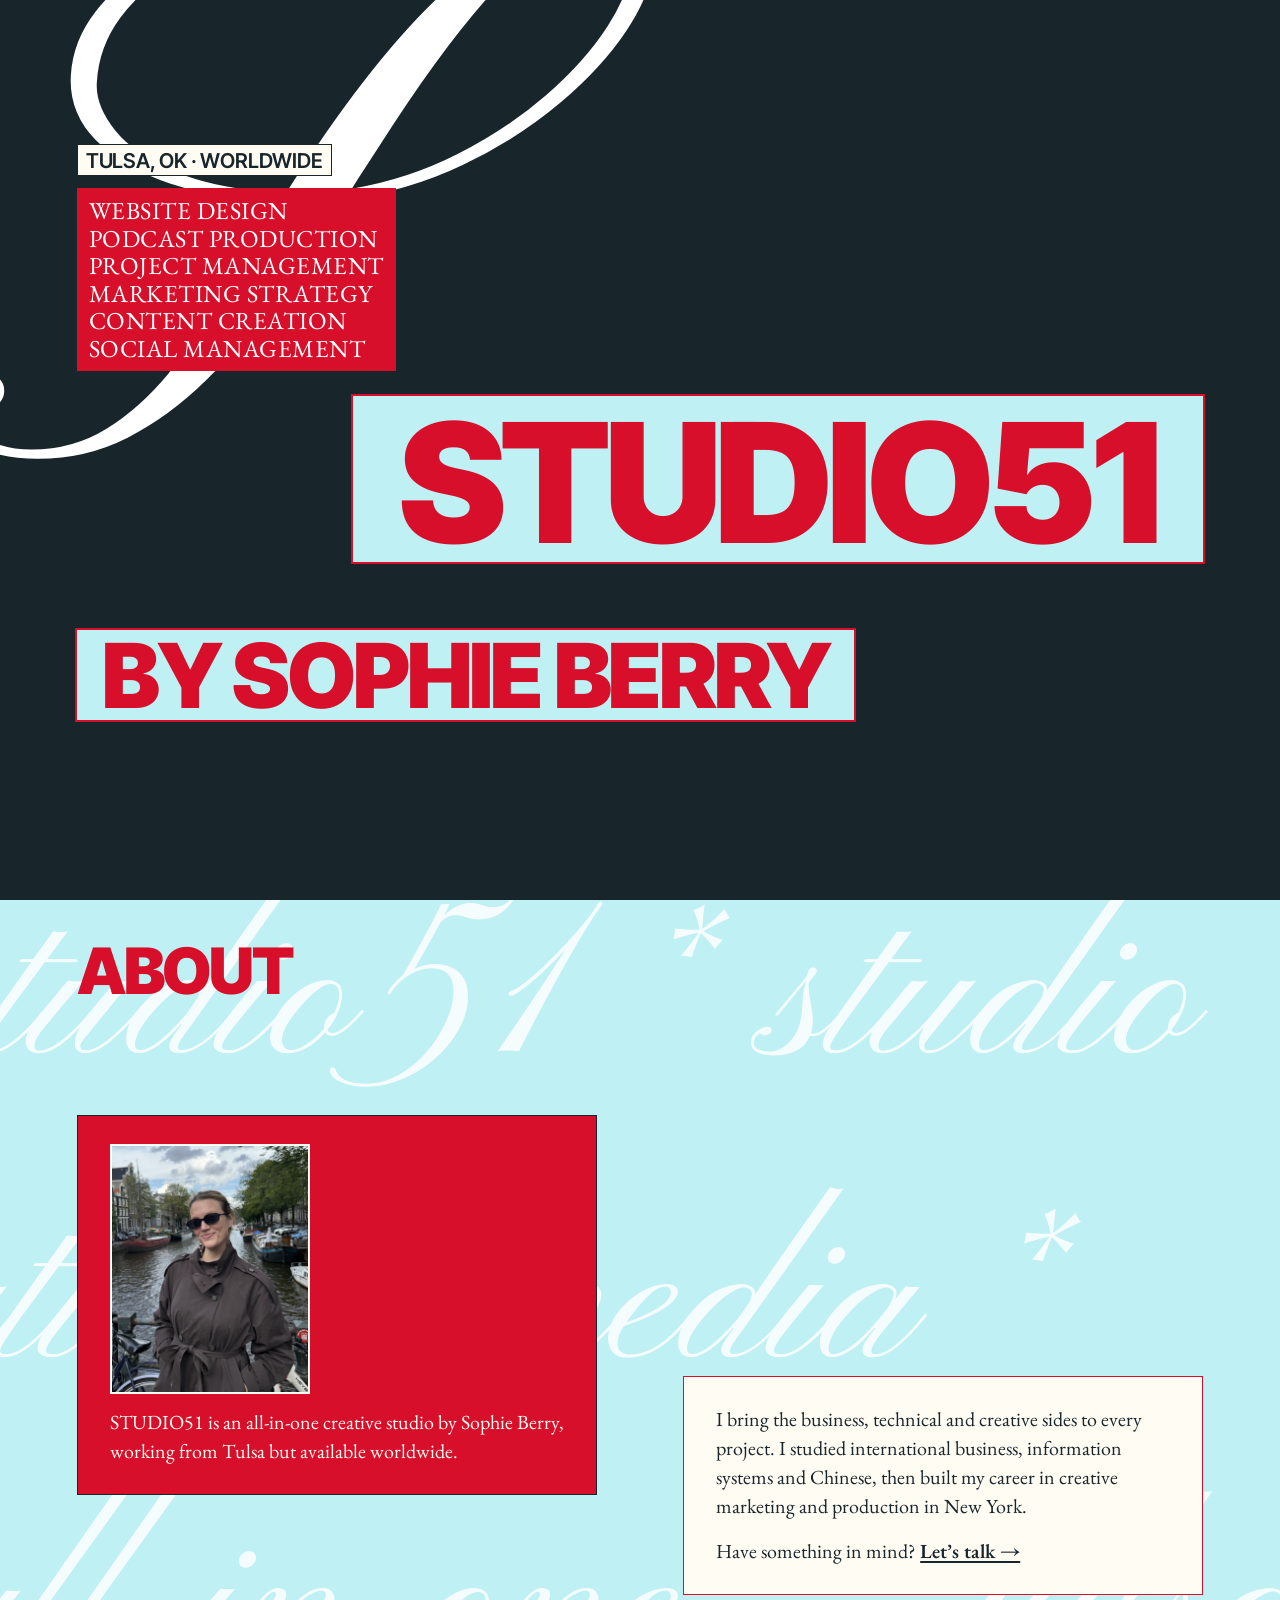
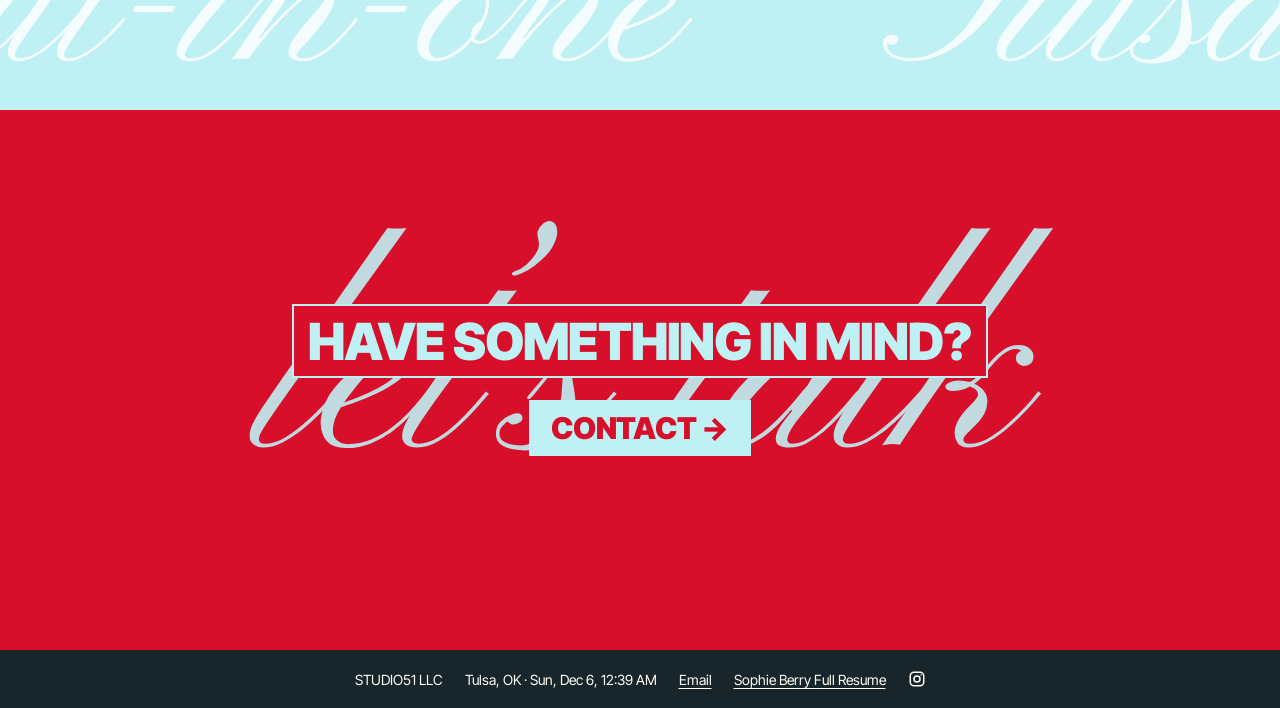
==== index.html @ d3819973 "Phones: more room above the Services title Co-Authored-By: Claude Opus 5.5 <noreply@anthropic.com> C" ====
<!doctype html>
<html lang="en">
<head>
<meta charset="utf-8">
<meta name="viewport" content="width=device-width, initial-scale=1, viewport-fit=cover">
<meta name="description" content="STUDIO51 is a creative studio by Sophie Berry: marketing strategy, website design, content creation, podcast production, social management and project management. Tulsa, Oklahoma.">
<title>STUDIO51</title>
<link rel="icon" href="favicon.ico" sizes="any">
<link rel="icon" type="image/png" href="favicon.png">
<link rel="apple-touch-icon" href="images/apple-touch-icon.png">
<link rel="icon" type="image/png" sizes="192x192" href="images/favicon-192.png">
<link rel="canonical" href="https://studio-51.co/">
<meta property="og:site_name" content="STUDIO51">
<meta property="og:title" content="STUDIO51">
<meta property="og:description" content="STUDIO51 is a creative studio by Sophie Berry: marketing strategy, website design, content creation, podcast production, social management and project management. Tulsa, Oklahoma.">
<meta property="og:url" content="https://studio-51.co/">
<meta property="og:type" content="website">
<script type="application/ld+json">{"@context":"https://schema.org","@type":"WebSite","name":"STUDIO51","url":"https://studio-51.co/"}</script>
<link rel="preconnect" href="https://fonts.googleapis.com">
<link rel="preconnect" href="https://fonts.gstatic.com" crossorigin>
<link rel="stylesheet" href="https://fonts.googleapis.com/css2?family=Inter+Tight:wght@500;600;800;900&family=EB+Garamond:ital,wght@0,400;0,600;1,400&family=Pinyon+Script&family=DM+Mono&display=swap">
<link rel="stylesheet" href="styles.css?v=40">
</head>
<body>

<header class="pagebar float"><a href="index.html" aria-label="STUDIO51 home"><img src="images/logo.webp" alt="STUDIO51" width="778" height="813"></a><nav aria-label="Pages"><a href="services.html">Services</a><a href="work.html">Work</a><a href="contact.html">Contact</a></nav></header>

<section class="hero" id="top">
  <span class="swash" aria-hidden="true">S</span>
  
  <div class="intro"><div class="labels"><span class="tag">TULSA, OK · WORLDWIDE</span></div><div class="wordblock"><span>WEBSITE DESIGN</span><span>PODCAST PRODUCTION</span><span>PROJECT MANAGEMENT</span><span>MARKETING STRATEGY</span><span>CONTENT CREATION</span><span>SOCIAL MANAGEMENT</span></div></div>
  <h1 class="strip s1">STUDIO51</h1>
  <p class="strip s2">By Sophie Berry</p>
</section>

<section class="about" id="about">
  <div class="script-lines" aria-hidden="true"><span>studio51 * studio</span><span>creative * media *</span><span>all-in-one * Tulsa</span></div>
  <h2 class="strip">About</h2>
  <div class="box dark"><img class="portrait" src="images/sophie.jpg" alt=""><p>STUDIO51 is an all-in-one creative studio by Sophie Berry, working from Tulsa but available worldwide.</p></div>
  <div class="box light"><p>I bring the business, technical and creative sides to every project. I studied international business, information systems and Chinese, then built my career in creative marketing and production in New York.</p><p>Have something in mind? <a href="contact.html">Let’s talk →</a></p></div>
</section>

<section class="cta">
  <p class="script-bg" aria-hidden="true">let’s talk</p>
  <div class="cta-inner">
    <p class="lead">Have something <br class="m-br">in mind?</p>
    <a class="btn btn-red" href="contact.html">Contact →</a>
  </div>
</section>

<footer>
  <span>STUDIO51 LLC</span><span>Tulsa, OK<span id="clock"></span></span><a href="contact.html">Email</a><a href="Sophie_Berry_Resume.pdf" target="_blank" rel="noopener">Sophie Berry Full Resume</a>
  <a class="ig" href="https://www.instagram.com/studio51media" target="_blank" rel="noopener" aria-label="STUDIO51 on Instagram"><svg viewBox="0 0 24 24" width="18" height="18" fill="none" stroke="currentColor" stroke-width="2" aria-hidden="true"><rect x="3" y="3" width="18" height="18" rx="5"/><circle cx="12" cy="12" r="4"/><circle cx="17.5" cy="6.5" r="1" fill="currentColor" stroke="none"/></svg></a>
</footer>

<script src="site.js?v=19"></script>
</body>
</html>
---- styles.css ----
:root {
  /* brand colours */
  --wave: #CBEEF3; --fanta: #EE9147; --lioness: #FBF98F; --girl: #EB4697; --strawb: #C42B2D; --olive: #9E973A;
  --lilac: #B9A7F0; --logo-red: #D70F2A; --sky: #BFF0F4;
  --ink: #18262B; --paper: #FFFCF4;
  --grot: "Inter Tight", "Helvetica Neue", Arial, sans-serif;
  --serif: "EB Garamond", Georgia, serif;
  --script: "Pinyon Script", "Snell Roundhand", cursive;
  --mono: "DM Mono", ui-monospace, monospace;
  color-scheme: light;
}
* { box-sizing: border-box; }
html { scroll-behavior: smooth; }
body { margin: 0; background: var(--ink); color: var(--ink); font-family: var(--serif); overflow-x: hidden; }
img, video { max-width: 100%; display: block; }
a { color: inherit; }

/* the highlighter strip that carries every big heading */
.strip { display: inline-block; margin: 0; padding: .06em .28em .02em; background: var(--strip, var(--lioness)); color: var(--ink);
  font-family: var(--grot); font-weight: 900; text-transform: uppercase; letter-spacing: -.035em; line-height: .92;
  box-shadow: 0 0 0 2px var(--ink); }
.tag { display: inline-block; background: var(--paper); color: var(--ink); font-family: var(--grot); font-weight: 600; font-size: 15px; padding: 3px 8px 2px; border: 1.5px solid var(--ink); letter-spacing: -.01em; }
.script-bg { position: absolute; inset: auto 0 auto 0; margin: 0; font-family: var(--script); line-height: .9; white-space: nowrap; pointer-events: none; user-select: none; }

/* ---------- hero ---------- */
.hero { position: relative; min-height: 100svh; display: grid; grid-template-columns: 1fr 1.15fr; overflow: hidden; background: var(--ink); color: var(--paper); }
.hero .photo { grid-column: 2; position: relative; }
.hero .photo img { position: absolute; inset: 0; width: 100%; height: 100%; object-fit: cover; object-position: 50% 25%; }
.hero .cap { position: absolute; right: 7%; top: 22%; z-index: 4; text-align: left; font-size: 17px; line-height: 1.25; color: #fff; text-shadow: 0 1px 6px rgba(0,0,0,.45); }
.topbar { position: absolute; inset: 0 0 auto 0; z-index: 6; display: flex; align-items: center; justify-content: space-between; padding: 20px 28px; }
.topbar img { width: 64px; height: auto; }
.topbar nav { display: flex; gap: 22px; font-family: var(--grot); font-weight: 600; font-size: 13px; letter-spacing: .04em; text-transform: uppercase; }
.topbar nav a { text-decoration: none; color: #fff; text-shadow: 0 1px 4px rgba(0,0,0,.4); }
.topbar nav a:hover { color: var(--lioness); }
.hero .swash { position: absolute; z-index: 3; left: -4vw; top: -14vw; font-family: var(--script); font-size: 62vw; line-height: 1; color: var(--lioness); pointer-events: none; }
.hero .wordblock { position: absolute; z-index: 2; left: 20%; top: 33%; width: min(330px, 30vw); height: 30%; overflow: hidden; background: var(--girl); color: var(--ink);
  font-family: var(--serif); font-size: 26px; line-height: 1.05; letter-spacing: .02em; padding: 6px 8px; word-break: break-all; }
.hero .labels { position: absolute; z-index: 5; left: 12%; top: 41%; display: grid; gap: 6px; justify-items: start; }
.hero .labels .tag { font-size: clamp(14px, 1.6vw, 21px); }
.hero .s1, .hero .s2 { position: absolute; z-index: 5; font-size: clamp(54px, 9vw, 132px); }
.hero .s1 { right: -1%; top: 52%; }
.hero .s2 { left: 1%; top: 66%; font-size: clamp(40px, 6.6vw, 98px); }

/* ---------- pink sky ---------- */
.sky { position: relative; height: 62vh; min-height: 360px; display: grid; place-items: center; text-align: center;
  background: var(--girl) url("images/desktop-bg.jpg") center 8% / 190% auto no-repeat; background-blend-mode: luminosity; }
.sky::after { content: ""; position: absolute; inset: 0; background: var(--girl); mix-blend-mode: multiply; opacity: .35; }
.sky > div { position: relative; z-index: 1; }
.sky small { display: block; font-family: var(--serif); font-size: 14px; color: #fff; margin-bottom: 10px; }
.sky .strip { font-size: clamp(26px, 3.6vw, 44px); }
.sky a { text-decoration: none; }

/* ---------- about ---------- */
.about { position: relative; overflow: hidden; background: var(--lioness); padding: 9vw 6vw; min-height: 90vh; display: grid; grid-template-columns: 1fr 1fr; gap: 6vw; align-items: center; }
.about .script-lines { position: absolute; inset: -4vw -6vw; display: grid; align-content: space-around; pointer-events: none; }
.about .script-lines span { font-family: var(--script); font-size: 17vw; line-height: .95; color: var(--girl); white-space: nowrap; }
.about .script-lines span:nth-child(2) { margin-left: -18vw; }
.about .box { position: relative; z-index: 1; }
.about .dark { background: var(--ink); color: var(--paper); justify-self: start; }
.about .light { justify-self: end; align-self: end; }
.about h2 { position: absolute; z-index: 2; left: 6vw; top: 3vw; font-size: clamp(34px, 5vw, 64px); }
.about .portrait { width: 160px; aspect-ratio: 4/5; object-fit: cover; margin-bottom: 14px; border: 2px solid var(--paper); }
.box { background: var(--paper); border: 1.5px solid var(--ink); padding: 22px 24px; max-width: 420px; font-size: 18px; line-height: 1.45; }
.box p { margin: 0 0 .8em; } .box p:last-child { margin-bottom: 0; }
.box a { font-weight: 600; text-underline-offset: 3px; }

/* ---------- services ---------- */
.services { background: var(--ink); padding: 8vw 0 9vw; overflow: hidden; }
.services h2 { font-size: clamp(38px, 6vw, 84px); margin-left: 6vw; margin-bottom: 4vw; }
.services ul { list-style: none; margin: 0; padding: 0; display: grid; gap: 14px; }
.svc { background: var(--bg); color: var(--ink); margin: 0 -2vw; padding: 16px 8vw; display: grid; grid-template-columns: 60px minmax(0, 1fr) minmax(0, 1fr); align-items: baseline; gap: 18px; }
.svc b { font-family: var(--grot); font-weight: 900; text-transform: uppercase; letter-spacing: -.03em; font-size: clamp(26px, 4vw, 56px); line-height: 1; }
.svc-n { font-family: var(--mono); font-size: 13px; }
.svc-d { font-size: 19px; font-style: italic; }
.on-dark { color: var(--paper) !important; }

/* ---------- work ---------- */
.work-intro { position: relative; overflow: hidden; background: var(--girl); padding: 9vw 6vw 7vw; }
.work-intro .script-bg { top: -3vw; left: -2vw; font-size: 30vw; color: var(--lioness); }
.work-intro h2 { position: relative; font-size: clamp(42px, 7vw, 104px); }
.work-intro ol { position: relative; list-style: none; margin: 5vw 0 0; padding: 0; display: grid; gap: 8px; max-width: 760px; }
.work-intro li a { display: grid; grid-template-columns: 44px auto 1fr; gap: 14px; align-items: baseline; text-decoration: none; background: var(--paper); border: 1.5px solid var(--ink); padding: 10px 16px; }
.work-intro li a:hover { background: var(--lioness); }
.wl-n { font-family: var(--mono); font-size: 12px; }
.work-intro li a { font-family: var(--grot); font-weight: 800; font-size: 22px; text-transform: uppercase; letter-spacing: -.02em; }
.wl-s { font-family: var(--serif); font-weight: 400; font-style: italic; font-size: 17px; text-transform: none; letter-spacing: 0; text-align: right; }

.project { position: relative; overflow: hidden; background: var(--bg); padding: 7vw 6vw 8vw; }
.project .script-bg { top: 1vw; left: 30%; font-size: 15vw; color: var(--paper); opacity: .55; }
.p-head { position: relative; display: grid; justify-items: start; gap: 18px; margin-bottom: 4vw; }
.p-num { font-family: var(--mono); font-size: 12px; letter-spacing: .06em; }
.p-head .strip { font-size: clamp(40px, 7vw, 100px); }
.p-sub { margin: 0; font-style: italic; font-size: 21px; }
.p-body { position: relative; display: grid; grid-template-columns: minmax(0, 5fr) minmax(0, 7fr); gap: 4vw; align-items: start; }
.p-info { display: grid; gap: 16px; justify-items: start; position: sticky; top: 24px; }
.tags { display: flex; flex-wrap: wrap; gap: 6px; }
.project .box { color: var(--ink); }
.chips { list-style: none; margin: 0; padding: 0; display: flex; flex-wrap: wrap; gap: 6px; }
.chips li { font-family: var(--mono); font-size: 12px; background: var(--ink); color: var(--paper); padding: 5px 9px; }
.gallery { display: grid; grid-template-columns: repeat(2, minmax(0, 1fr)); gap: 10px; }
.gallery figure { margin: 0; aspect-ratio: 4 / 5; overflow: hidden; border: 2px solid var(--ink); background: var(--paper); }
.gallery figure.wide { grid-column: 1 / -1; aspect-ratio: 16 / 9; }
.gallery img, .gallery video { width: 100%; height: 100%; object-fit: cover; }

/* ---------- contact ---------- */
.contact { position: relative; overflow: hidden; background: var(--sky); padding: 9vw 6vw; display: grid; grid-template-columns: 1fr 1fr; gap: 5vw; align-items: start; }
.contact .script-bg { top: 0; left: -3vw; font-size: 24vw; color: var(--logo-red); opacity: .9; }
.contact .left { position: relative; display: grid; gap: 22px; justify-items: start; padding-top: 14vw; }
.contact h2 { font-size: clamp(42px, 6vw, 88px); }
.contact .lead { margin: 0; font-size: 21px; font-style: italic; }
.addr { font-family: var(--grot); font-weight: 800; font-size: clamp(20px, 2.6vw, 34px); letter-spacing: -.02em; background: var(--paper); border: 1.5px solid var(--ink); padding: 6px 12px; word-break: break-all; }
.copy { font-family: var(--mono); font-size: 13px; padding: 10px 18px; background: var(--ink); color: var(--paper); border: 0; cursor: pointer; }
.copy:hover { background: var(--logo-red); }
.form { position: relative; background: var(--paper); border: 1.5px solid var(--ink); padding: 26px; display: grid; gap: 14px; }
.form .lead { margin: 0; font-family: var(--grot); font-weight: 900; text-transform: uppercase; font-size: 26px; letter-spacing: -.02em; }
.form label { display: grid; gap: 6px; font-family: var(--mono); font-size: 12px; }
.form input, .form select, .form textarea { font: inherit; font-family: var(--serif); font-size: 18px; color: var(--ink); background: #fff; border: 1.5px solid var(--ink); border-radius: 0; padding: 9px 11px; width: 100%; }
.form textarea { min-height: 120px; resize: vertical; }
.form .row2 { display: grid; grid-template-columns: 1fr 1fr; gap: 14px; }
.form .hp { position: absolute; left: -9999px; }
.form button { justify-self: start; font-family: var(--grot); font-weight: 900; font-size: 22px; text-transform: uppercase; letter-spacing: -.01em; padding: 8px 22px; border: 0; background: var(--logo-red); color: #fff; cursor: pointer; }
.form button:disabled { opacity: .6; }
.form .status { margin: 0; font-family: var(--mono); font-size: 13px; min-height: 1.4em; }

footer { background: var(--ink); color: var(--paper); font-family: var(--grot); font-size: 14px; padding: 20px 6vw; display: flex; flex-wrap: wrap; gap: 8px 22px; align-items: center; justify-content: center; }
footer a { text-underline-offset: 3px; }
footer .ig { display: inline-flex; }

/* ---------- phones ---------- */
@media (max-width: 760px) {
  .hero { grid-template-columns: 1fr; grid-template-rows: 52svh 48svh; }
  .hero .photo { grid-column: 1; grid-row: 2; }
  .topbar nav { gap: 12px; font-size: 11px; }
  .topbar img { width: 52px; }
  .hero .swash { font-size: 120vw; top: -30vw; left: -10vw; }
  .hero .wordblock { left: 34%; top: 15%; width: 52vw; height: 26svh; font-size: 20px; }
  .hero .labels { left: 6%; top: 27svh; }
  .hero .s1 { top: 40svh; right: -2%; font-size: 15vw; }
  .hero .s2 { top: 50svh; font-size: 11vw; }
  .hero .cap { top: auto; bottom: 6%; right: 6%; }
  .about { grid-template-columns: 1fr; padding: 22vw 6vw 14vw; gap: 8vw; }
  .about .script-lines span { font-size: 30vw; }
  .svc { grid-template-columns: 1fr; gap: 4px; padding: 14px 8vw; }
  .p-body { grid-template-columns: 1fr; }
  .p-info { position: static; }
  .project .script-bg { font-size: 28vw; left: 10%; }
  .work-intro li a { grid-template-columns: 30px 1fr; font-size: 18px; }
  .wl-s { grid-column: 2; text-align: left; font-size: 15px; }
  .contact { grid-template-columns: 1fr; }
  .contact .left { padding-top: 22vw; }
  .contact .script-bg { font-size: 40vw; }
  .form .row2 { grid-template-columns: 1fr; }
}
@media (prefers-reduced-motion: reduce) { html { scroll-behavior: auto; } }

/* ---------- multi-page additions ---------- */
.topbar nav a[aria-current], .pagebar nav a[aria-current] { color: var(--lioness); }
.pagebar { background: var(--ink); display: flex; align-items: center; justify-content: space-between; padding: 16px 28px; }
.pagebar img { width: 58px; height: auto; }
.pagebar nav { display: flex; gap: 22px; font-family: var(--grot); font-weight: 600; font-size: 13px; letter-spacing: .04em; text-transform: uppercase; }
.pagebar nav a { text-decoration: none; color: #fff; }
.pagebar nav a:hover { color: var(--lioness); }

/* pink box in the hero: each service on its own line, nothing cropped */
.hero .wordblock { height: auto; word-break: normal; display: grid; gap: 2px; padding: 10px 12px; font-size: clamp(18px, 1.9vw, 26px); }

/* services: straight bands that grow on hover */
.services ul { gap: 10px; }
.svc { transform: none; margin: 0; transition: transform .25s ease, box-shadow .25s ease; position: relative; }
.svc:hover { transform: scale(1.035); z-index: 1; box-shadow: 0 12px 30px rgba(0, 0, 0, .35); }

/* home: work preview */
.work-preview { position: relative; overflow: hidden; background: var(--girl); padding: 8vw 6vw; display: grid; justify-items: start; gap: 4vw; }
.work-preview .script-bg { top: -3vw; left: -2vw; font-size: 26vw; color: var(--lioness); }
.work-preview h2 { position: relative; font-size: clamp(40px, 6.5vw, 96px); }
.cards { position: relative; list-style: none; margin: 0; padding: 0; width: 100%; display: grid; grid-template-columns: repeat(auto-fill, minmax(220px, 1fr)); gap: 16px; }
.cards a { display: grid; gap: 8px; text-decoration: none; background: var(--bg); border: 2px solid var(--ink); padding: 10px 10px 14px; height: 100%; transition: transform .2s ease; }
.cards a:hover { transform: translateY(-4px); }
.card-img { aspect-ratio: 4 / 5; overflow: hidden; border: 1.5px solid var(--ink); background: var(--paper); }
.card-img img { width: 100%; height: 100%; object-fit: cover; }
.cards b { font-family: var(--grot); font-weight: 900; text-transform: uppercase; letter-spacing: -.02em; font-size: 22px; line-height: 1; }
.card-sub { font-style: italic; font-size: 16px; }
.btn { position: relative; display: inline-block; text-decoration: none; font-family: var(--grot); font-weight: 900; text-transform: uppercase; letter-spacing: -.01em; font-size: clamp(20px, 2.4vw, 30px); background: var(--lioness); color: var(--ink); border: 2px solid var(--ink); padding: 8px 20px; transition: transform .2s ease; }
.btn:hover { transform: scale(1.04); }
.btn-red { background: var(--logo-red); color: #fff; border-color: var(--logo-red); }

/* home: contact call */
.cta { position: relative; overflow: hidden; background: var(--sky); min-height: 60vh; display: grid; place-items: center; text-align: center; padding: 10vw 6vw; }
.cta .script-bg { top: 50%; transform: translateY(-50%); left: 0; right: 0; text-align: center; font-size: 22vw; color: var(--logo-red); opacity: .9; }
.cta-inner { position: relative; display: grid; gap: 22px; justify-items: center; }
.cta .lead { margin: 0; font-family: var(--grot); font-weight: 900; text-transform: uppercase; letter-spacing: -.02em; font-size: clamp(26px, 4vw, 52px); background: var(--paper); border: 2px solid var(--ink); padding: 4px 14px; }

@media (max-width: 760px) {
  .pagebar { padding: 12px 16px; }
  .pagebar img { width: 46px; }
  .pagebar nav { gap: 12px; font-size: 11px; }
  .hero .wordblock { font-size: 17px; width: 56vw; left: 38%; }
  .cards { grid-template-columns: repeat(2, minmax(0, 1fr)); gap: 10px; }
  .cards b { font-size: 17px; }
  .card-sub { font-size: 14px; }
  .cta .script-bg { font-size: 38vw; }
}

/* hero: name tags sit above the pink services box in one column, so nothing overlaps */
.hero .intro { position: absolute; z-index: 5; left: 12%; top: 17%; display: grid; gap: 12px; justify-items: start; }
.hero .intro .labels, .hero .intro .wordblock { position: static; }
.hero .intro .wordblock { width: auto; max-width: none; }
@media (max-width: 760px) {
  .hero .intro { left: 6%; top: 12svh; gap: 8px; }
  .hero .intro .wordblock { font-size: 15px; padding: 7px 9px; }
  .hero .s1 { top: 41svh; }
  .hero .s2 { top: 50.5svh; }
}

/* inner pages: header bar in the logo blue */
.pagebar { background: var(--sky); border-bottom: 2px solid var(--ink); }
.pagebar nav a { color: var(--ink); }
.pagebar nav a:hover, .pagebar nav a[aria-current] { color: var(--logo-red); }

/* work page: media sized to sit alongside the text */
.p-body { grid-template-columns: minmax(0, 1fr) minmax(0, 1fr); gap: 3vw; }
.project .gallery { max-width: 540px; }
.project { padding-bottom: 6vw; }

/* home: three-across work preview, two rows */
.cards { grid-template-columns: repeat(3, minmax(0, 1fr)); max-width: 1000px; }
@media (max-width: 760px) { .cards { grid-template-columns: repeat(2, minmax(0, 1fr)); } }
.about h2 { --strip: var(--paper); }
.project .box { max-width: none; }

/* home hero: 50/50 split with the photo */
.hero { grid-template-columns: 1fr 1fr; }

/* work page: description beside the heading, media in one even row */
.p-top { position: relative; display: grid; grid-template-columns: minmax(0, 1fr) minmax(0, 1fr); gap: 3vw; align-items: start; margin-bottom: 3vw; }
.p-top .p-head { margin: 0; }
.p-top .box { max-width: none; }
.filmstrip { position: relative; display: flex; gap: 10px; width: min(100%, calc(var(--sum) * 420px)); }
.filmstrip figure { margin: 0; flex: var(--r) 1 0; aspect-ratio: var(--r); overflow: hidden; border: 2px solid var(--ink); background: var(--paper); }
.filmstrip img, .filmstrip video { width: 100%; height: 100%; object-fit: cover; }
@media (max-width: 760px) {
  .p-top { grid-template-columns: 1fr; gap: 16px; }
  .filmstrip { flex-wrap: wrap; width: 100%; }
  .filmstrip figure { flex: 1 1 calc(50% - 5px); aspect-ratio: 4 / 5; }
  .filmstrip figure[style*="--r:0.800"] { aspect-ratio: 4 / 5; }
  .filmstrip figure:not([style*="--r:0.800"]) { flex-basis: 100%; aspect-ratio: var(--r); }
}

/* ---------- phones: one left edge for everything, swipeable work preview ---------- */
@media (max-width: 760px) {
  .hero { grid-template-columns: 1fr; }
  .hero .intro { left: 6vw; }
  .hero .s1, .hero .s2 { left: 6vw; right: auto; }
  .hero .s1 { font-size: 15vw; }
  .hero .s2 { font-size: 9vw; }
  .work-preview h2 { font-size: 9.5vw; margin-right: 6vw; white-space: nowrap; }
  .topbar { padding: 18px 6vw; }
  .pagebar { padding: 12px 6vw; }
  .work-preview { padding: 12vw 0 12vw 6vw; gap: 7vw; }
  .work-preview .btn { margin-right: 6vw; }
  .cards { display: flex; overflow-x: auto; scroll-snap-type: x mandatory; gap: 12px; max-width: none; padding: 4px 6vw 14px 0; scrollbar-width: none; }
  .cards::-webkit-scrollbar { display: none; }
  .cards li { flex: 0 0 68vw; scroll-snap-align: start; }
  .cards a { align-content: start; }
  .cards b { font-size: 19px; }
}

/* home: selected work scrolls sideways on every screen size */
.cards { display: flex; overflow-x: auto; scroll-snap-type: x mandatory; gap: 16px; max-width: none; width: calc(100% + 6vw); margin-right: -6vw; padding: 4px 6vw 16px 0; scrollbar-width: thin; scrollbar-color: var(--ink) transparent; }
.cards li { flex: 0 0 300px; scroll-snap-align: start; }
.cards::-webkit-scrollbar { height: 8px; }
.cards::-webkit-scrollbar-thumb { background: var(--ink); }
@media (max-width: 760px) { .cards { width: 100%; margin-right: 0; } .cards li { flex-basis: 68vw; } }

/* home: the blue page bar sits above the hero */
.hero { min-height: calc(100svh - 86px); }
.hero .swash { top: -10vw; }

/* ---------- work page: one clean column per project ---------- */
.project { padding: 6vw 0; }
.p-wrap { position: relative; max-width: 1120px; margin: 0 auto; padding: 0 6vw; display: grid; gap: 22px; box-sizing: content-box; }
.p-wrap > .strip { justify-self: start; white-space: nowrap; font-size: clamp(34px, 5vw, 68px); }
.p-cols { display: grid; grid-template-columns: minmax(0, 1fr) minmax(0, 1fr); gap: 32px; align-items: start; }
.p-meta { display: grid; gap: 14px; justify-items: start; }
.p-meta .p-sub { font-size: 21px; }
.p-cols .box { max-width: none; margin: 0; }
.project .script-bg { left: auto; right: -2vw; top: 2vw; }
.filmstrip { width: 100%; display: flex; gap: 10px; margin-top: 8px; }
.filmstrip figure { flex: var(--r) 1 0; min-width: 0; aspect-ratio: var(--r); }
.filmstrip figure.p img, .filmstrip figure.p video { object-position: center 25%; }
@media (max-width: 760px) {
  .project { padding: 12vw 0; }
  .p-wrap { padding: 0 6vw; gap: 16px; }
  .p-wrap > .strip { font-size: 9vw; }
  .p-cols { grid-template-columns: 1fr; gap: 16px; }
  .filmstrip { flex-wrap: wrap; }
  .filmstrip figure.w { flex: 1 1 100%; aspect-ratio: var(--r); }
  .filmstrip figure.p { flex: 1 1 calc(50% - 5px); aspect-ratio: 4 / 5; }
}

/* ---------- work page v3: text left, assets right ---------- */
.p-wrap { grid-template-columns: minmax(0, 5fr) minmax(0, 6fr); gap: 40px; align-items: start; }
.p-left { display: grid; gap: 16px; justify-items: start; }
.p-left > .strip { white-space: nowrap; font-size: clamp(34px, 4.4vw, 64px); }
.p-left .p-sub { font-size: 21px; margin: 0; }
.p-left .box { max-width: none; width: 100%; margin: 0; }
.p-media, .p-extra { display: grid; grid-template-columns: repeat(2, minmax(0, 1fr)); gap: 10px; width: 100%; }
.p-extra:empty { display: none; }
.p-extra { margin-top: 8px; }
.p-media figure, .p-extra figure { margin: 0; overflow: hidden; border: 2px solid var(--ink); background: var(--paper); aspect-ratio: var(--r); }
.p-media figure.w, .p-extra figure.w { grid-column: 1 / -1; }
.p-media img, .p-media video, .p-extra img, .p-extra video { width: 100%; height: 100%; object-fit: cover; }
@media (max-width: 760px) {
  .p-wrap { grid-template-columns: 1fr; gap: 20px; }
  .p-left > .strip { font-size: 9vw; }
}

/* ---------- work page v4: fixed, uniform asset grid (no rearranging) ---------- */
.p-media figure.w { aspect-ratio: 16 / 10; }
.p-media figure.p { aspect-ratio: 4 / 5; }
.p-media figure.w img, .p-media figure.w video { object-position: center top; }

/* work page: full images (no cropping), names wrap instead of running into the assets */
.p-media figure.w img, .p-media figure.w video { object-position: center; }
.p-left > .strip { white-space: normal; max-width: 100%; }

/* ---------- blue backgrounds with red type ---------- */
.work-preview, .work-intro, .about { background: var(--sky); }
.work-preview .script-bg, .work-intro .script-bg { color: #fff; opacity: .85; }
.about .script-lines span { color: #fff; opacity: .85; }
.work-preview h2, .work-intro h2, .about h2 { background: none; box-shadow: none; color: var(--logo-red); padding-left: 0; }
.work-intro li a { color: var(--logo-red); border-color: var(--logo-red); }
.work-intro .wl-n, .work-intro .wl-s { color: var(--ink); }
.cards b { color: var(--ink); }
.work-preview .btn { background: var(--logo-red); color: #fff; border-color: var(--logo-red); }
.about .dark { background: var(--logo-red); }
.about .light { border-color: var(--logo-red); }
#spicewheel .script-bg { color: #fff; opacity: .85; }

/* ---------- work page: card grid + pop-ups ---------- */
.work-index { background: var(--sky); padding: 5vw 6vw 8vw; }
.wi-title { margin: 0 0 3vw; font-family: var(--grot); font-weight: 900; text-transform: uppercase; letter-spacing: -.035em; line-height: .92; font-size: clamp(40px, 6vw, 88px); color: var(--logo-red); }
.wgrid { list-style: none; margin: 0; padding: 0; display: grid; grid-template-columns: repeat(3, minmax(0, 1fr)); gap: 48px 3vw; }
.wcard { display: grid; gap: 8px; text-decoration: none; color: var(--ink); }
.wthumb { aspect-ratio: 16 / 9; overflow: hidden; background: var(--paper); }
.wthumb img { width: 100%; height: 100%; object-fit: cover; transition: transform .35s ease; }
.wcard:hover .wthumb img { transform: scale(1.04); }
.wclient { font-family: var(--grot); font-weight: 500; font-size: 17px; margin-top: 6px; text-transform: capitalize; }
.wtitle { font-family: var(--serif); font-weight: 600; font-size: clamp(26px, 2.6vw, 40px); line-height: 1.05; color: var(--logo-red); }
.pop { border: 0; padding: 0; width: min(1180px, 94vw); max-height: 92vh; overflow: auto; background: transparent; }
.pop::backdrop { background: rgba(24, 38, 43, .7); }
.pop .project { margin: 0; }
.pop-close { position: sticky; top: 14px; float: right; margin: 14px 14px -60px 0; z-index: 10; width: 44px; height: 44px; border-radius: 50%; border: 2px solid var(--ink); background: var(--paper); font-size: 26px; line-height: 1; cursor: pointer; }
.pop-close:hover { background: var(--logo-red); color: #fff; }
body.pop-open { overflow: hidden; }
@media (max-width: 900px) { .wgrid { grid-template-columns: repeat(2, minmax(0, 1fr)); } }
@media (max-width: 560px) { .wgrid { grid-template-columns: 1fr; gap: 32px; } .pop { width: 100vw; max-width: 100vw; max-height: 100svh; height: 100svh; margin: 0; } }

/* home: red contact call with blue type */
.cta { background: var(--logo-red); }
.cta .script-bg { color: var(--sky); opacity: .9; }
.cta .lead { background: var(--logo-red); color: var(--sky); border-color: var(--sky); }
.cta .btn-red { background: var(--sky); color: var(--logo-red); border-color: var(--sky); }

/* home: the blue bar stays hidden until you scroll */
.pagebar.float { position: fixed; inset: 0 0 auto 0; z-index: 50; transform: translateY(-105%); transition: transform .3s ease; }
.pagebar.float.show { transform: none; }
body:has(.pagebar.float) .hero { min-height: 100svh; }

/* selected work previews: square images */
.wthumb, .card-img { aspect-ratio: 1 / 1; }

/* work grid type matches the services list */
.wclient { font-family: var(--serif); font-style: italic; font-weight: 400; font-size: 19px; text-transform: none; }
.wtitle { font-family: var(--grot); font-weight: 900; text-transform: uppercase; letter-spacing: -.03em; line-height: 1; font-size: clamp(26px, 2.8vw, 42px); }

/* home work preview: white card borders */
.cards a { background: #fff; border-color: #fff; }
.card-img { border-color: #fff; }
.m-br { display: none; }
@media (max-width: 760px) { .m-br { display: inline; } }

/* home hero recolour: red services box, blue strips with red type, white swash */
.hero .wordblock { background: var(--logo-red); color: #fff; }
.hero .strip { background: var(--sky); color: var(--logo-red); box-shadow: 0 0 0 2px var(--logo-red); }
.hero .swash { color: #fff; }

/* pop-ups with only portrait shots (ATHLOS, Jack Alexander): centre the shots against the text */
@media (min-width: 761px) { .p-wrap:not(:has(figure.w)) .p-media { align-self: center; } }

/* home hero: on phones the selfie is a smaller framed print */
@media (max-width: 760px) {
  .hero .photo { aspect-ratio: 4 / 5; border: 10px solid var(--logo-red); box-shadow: 10px 10px 0 var(--sky); width: calc(100% - 12vw - 10px); justify-self: start; margin: 0 0 12vw 6vw; }
  .hero .photo img { object-position: center 30%; }
}
@media (max-width: 760px) { .hero { grid-template-rows: 52svh auto; } .hero .photo { margin-top: 14vw; } }
/* phones: framed selfie with a red frame and a blue inner border all the way around */
@media (max-width: 760px) {
  .hero .photo { width: calc(100% - 12vw); box-shadow: none; border: 10px solid var(--logo-red); }
  .hero .photo::after { content: ""; position: absolute; inset: 0; border: 7px solid var(--sky); pointer-events: none; }
}
/* phones: give the framed selfie an explicit size so Safari can't stretch it, and leave dark space below */
@media (max-width: 760px) {
  .hero .photo { aspect-ratio: auto; align-self: start; width: 88vw; height: 110vw; max-width: none; margin: 14vw 0 14vw 6vw; }
}

/* ---------- home v3: type-only hero, then about ---------- */
.hero:not(:has(.photo)) { grid-template-columns: 1fr; grid-template-rows: none; min-height: 88svh; }
.hero:not(:has(.photo)) .intro { left: 6vw; top: 16%; }
.hero:not(:has(.photo)) .s1 { right: 6vw; top: 44%; font-size: clamp(64px, 13vw, 210px); }
.hero:not(:has(.photo)) .s2 { left: 6vw; top: 70%; font-size: clamp(36px, 7vw, 116px); }
@media (max-width: 760px) {
  .hero:not(:has(.photo)) { min-height: 0; height: 128vw; }
  .hero:not(:has(.photo)) .intro { top: 14vw; }
  .hero:not(:has(.photo)) .s1 { top: 78vw; right: auto; left: 6vw; font-size: 17vw; }
  .hero:not(:has(.photo)) .s2 { top: 100vw; font-size: 9.6vw; }
}
@media (max-width: 760px) { body:has(.pagebar.float) .hero:not(:has(.photo)) { min-height: 0; height: 122vw; } }

/* about boxes: a bit bigger */
.about .box { max-width: 520px; padding: 28px 32px; font-size: 20px; }
.about .portrait { width: 200px; }
@media (max-width: 760px) { .about .box { max-width: none; padding: 24px; font-size: 19px; } .about .portrait { width: 170px; } }

/* work grid: white border on each preview */
.wthumb { border: 6px solid #fff; }

/* ---------- services v2: blue page, 3 x 2 grid of red boxes ---------- */
.services { background: var(--sky); padding: 5vw 6vw 8vw; }
.services h2 { margin: 0 0 3vw; background: none; box-shadow: none; padding: 0; color: var(--logo-red); }
.services ul { display: grid; grid-template-columns: repeat(3, minmax(0, 1fr)); gap: 20px; max-width: 1120px; }
.services .svc { background: var(--logo-red) !important; color: #fff !important; margin: 0; padding: 26px 24px 30px; display: grid; grid-template-columns: none; align-content: start; gap: 10px; min-height: 220px; box-shadow: none; }
.services .svc:hover { transform: scale(1.05); box-shadow: 0 14px 30px rgba(0, 0, 0, .18); }
.services .svc b { font-size: clamp(22px, 2.2vw, 32px); }
.services .svc-n { opacity: .8; }
.services .svc-d { font-size: 18px; }
@media (max-width: 900px) { .services ul { grid-template-columns: repeat(2, minmax(0, 1fr)); } }
@media (max-width: 560px) { .services ul { grid-template-columns: 1fr; gap: 12px; } .services .svc { min-height: 0; padding: 20px; } }

/* cursive in the background of services and work */
.services, .work-index { position: relative; overflow: hidden; }
.services .script-bg, .work-index .script-bg { top: -2vw; left: -2vw; font-size: 26vw; color: #fff; opacity: .85; }
.services h2, .services ul, .work-index .wi-title, .work-index .wgrid { position: relative; z-index: 1; }
@media (max-width: 760px) { .services .script-bg, .work-index .script-bg { font-size: 40vw; top: 0; } }

/* contact page title: red box, white type */
.contact h2.strip { background: var(--logo-red); color: #fff; box-shadow: none; }

/* phones: work grid scrolls sideways */
@media (max-width: 560px) {
  .work-index { padding-right: 0; }
  .wgrid { display: flex; overflow-x: auto; scroll-snap-type: x mandatory; gap: 14px; padding: 0 6vw 16px 0; scrollbar-width: none; }
  .wgrid::-webkit-scrollbar { display: none; }
  .wgrid li { flex: 0 0 76vw; scroll-snap-align: start; }
}
@media (max-width: 560px) { .work-index { min-height: calc(100svh - 74px - 110px); display: flex; flex-direction: column; justify-content: center; } }
@media (max-width: 560px) { .services { padding-top: 14vw; } .services h2 { margin-bottom: 6vw; } }
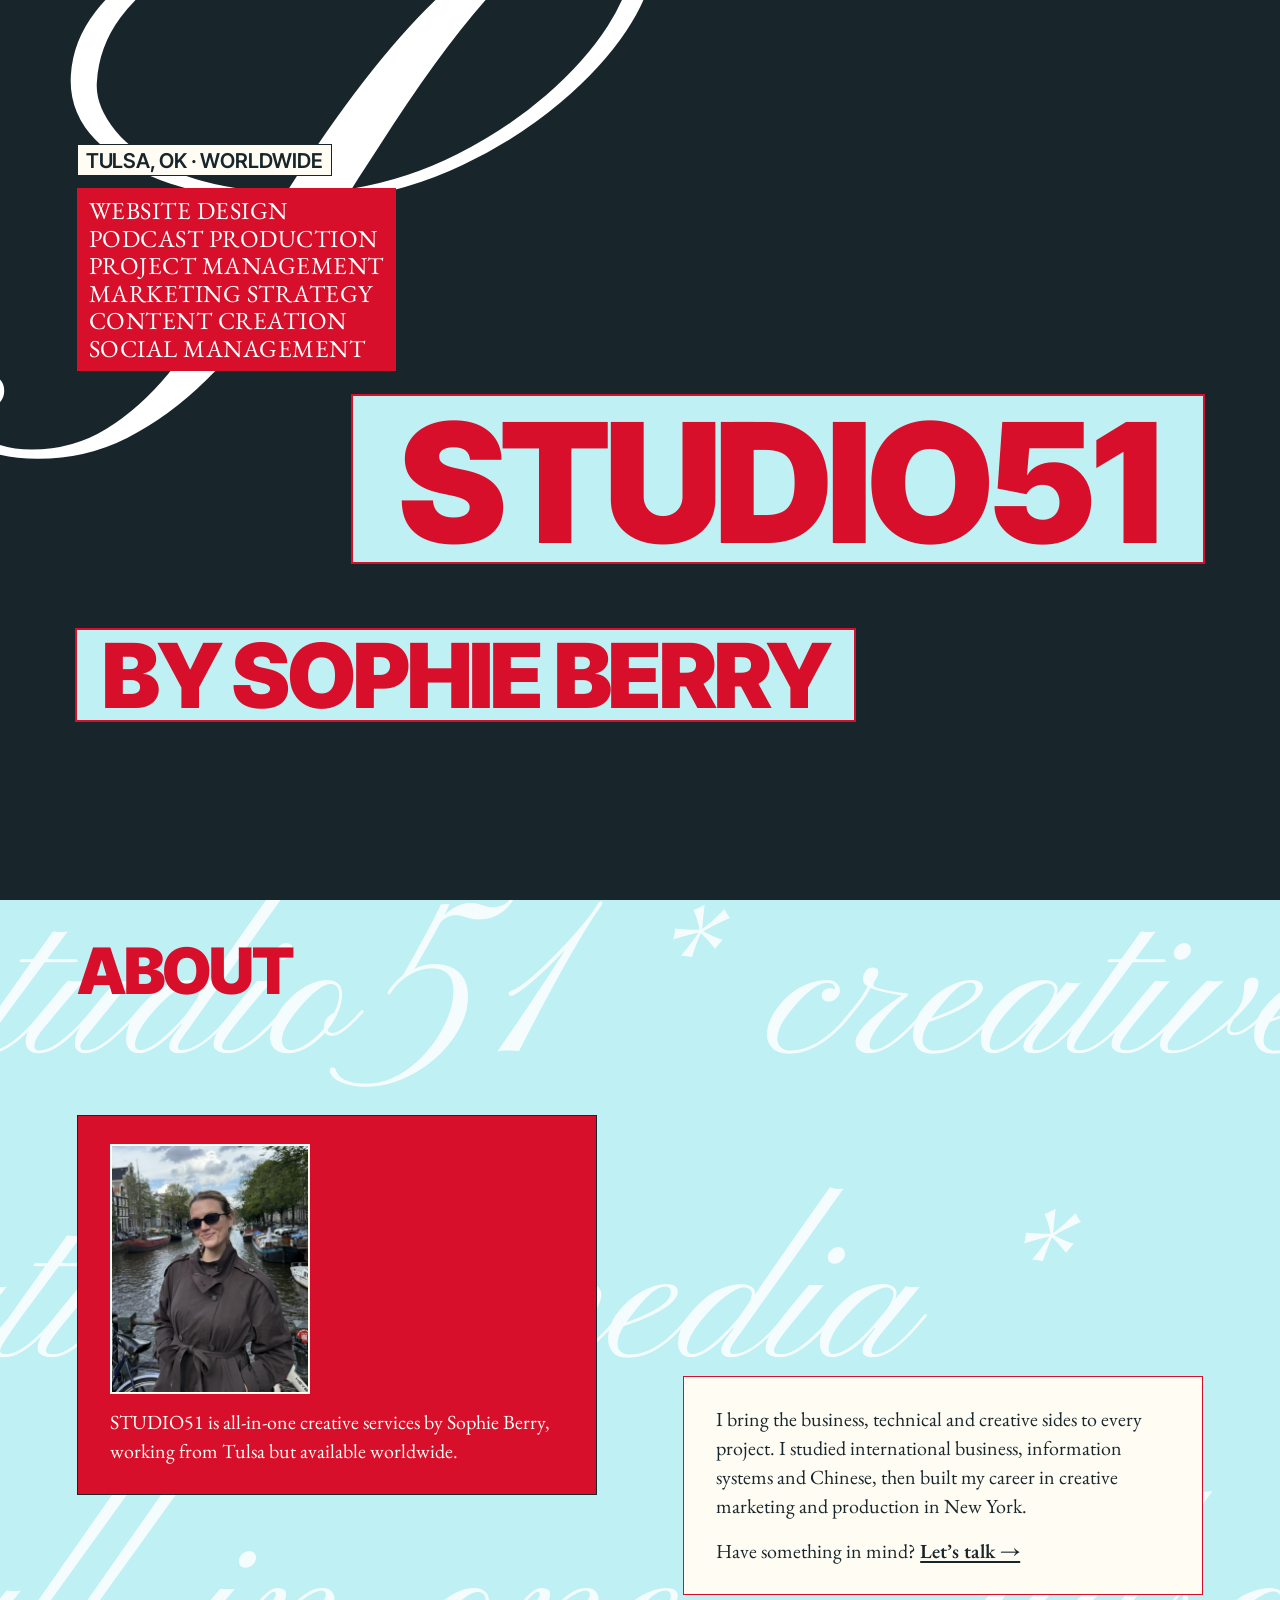
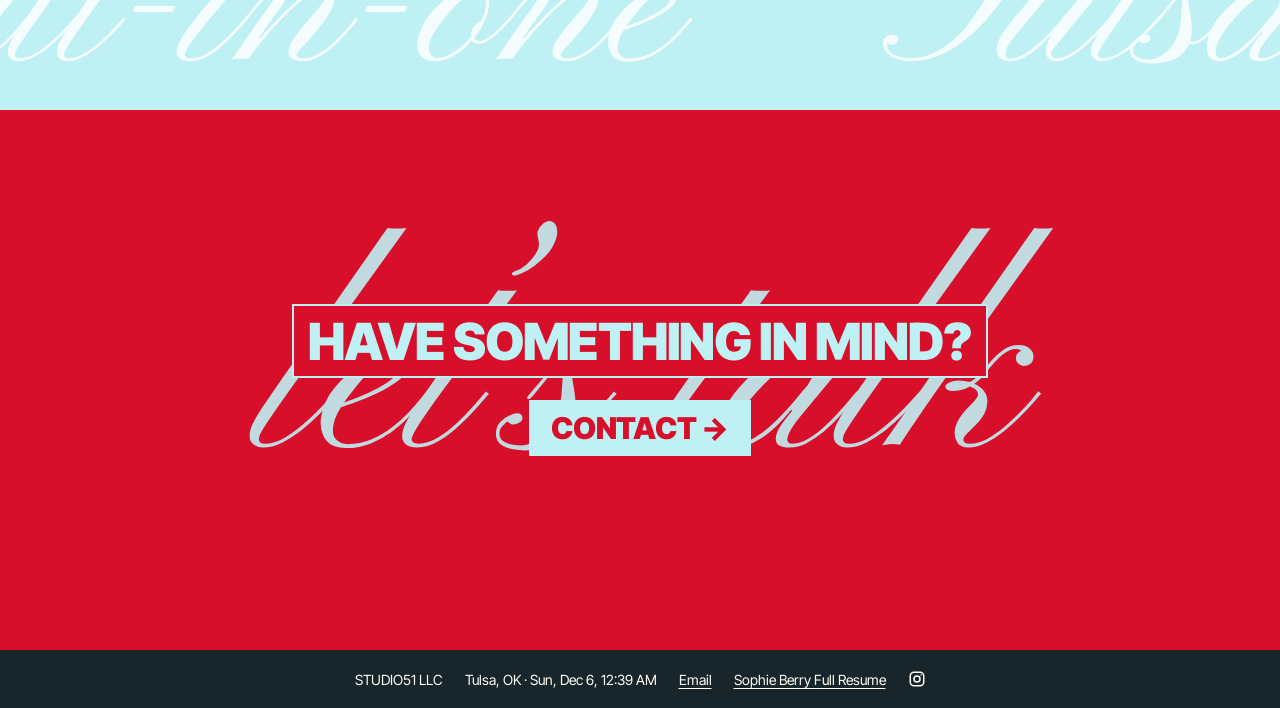
==== commit 18201278: "Stop describing STUDIO51 as a studio in copy and meta descriptions Co-Authored-By: Claude Opus 5.5 <" ====
--- a/index.html
+++ b/index.html
@@ -3,7 +3,7 @@
 <head>
 <meta charset="utf-8">
 <meta name="viewport" content="width=device-width, initial-scale=1, viewport-fit=cover">
-<meta name="description" content="STUDIO51 is a creative studio by Sophie Berry: marketing strategy, website design, content creation, podcast production, social management and project management. Tulsa, Oklahoma.">
+<meta name="description" content="STUDIO51 by Sophie Berry: marketing strategy, website design, content creation, podcast production, social management and project management. Tulsa, Oklahoma.">
 <title>STUDIO51</title>
 <link rel="icon" href="favicon.ico" sizes="any">
 <link rel="icon" type="image/png" href="favicon.png">
@@ -12,14 +12,14 @@
 <link rel="canonical" href="https://studio-51.co/">
 <meta property="og:site_name" content="STUDIO51">
 <meta property="og:title" content="STUDIO51">
-<meta property="og:description" content="STUDIO51 is a creative studio by Sophie Berry: marketing strategy, website design, content creation, podcast production, social management and project management. Tulsa, Oklahoma.">
+<meta property="og:description" content="STUDIO51 by Sophie Berry: marketing strategy, website design, content creation, podcast production, social management and project management. Tulsa, Oklahoma.">
 <meta property="og:url" content="https://studio-51.co/">
 <meta property="og:type" content="website">
 <script type="application/ld+json">{"@context":"https://schema.org","@type":"WebSite","name":"STUDIO51","url":"https://studio-51.co/"}</script>
 <link rel="preconnect" href="https://fonts.googleapis.com">
 <link rel="preconnect" href="https://fonts.gstatic.com" crossorigin>
 <link rel="stylesheet" href="https://fonts.googleapis.com/css2?family=Inter+Tight:wght@500;600;800;900&family=EB+Garamond:ital,wght@0,400;0,600;1,400&family=Pinyon+Script&family=DM+Mono&display=swap">
-<link rel="stylesheet" href="styles.css?v=40">
+<link rel="stylesheet" href="styles.css?v=45">
 </head>
 <body>
 
@@ -34,9 +34,9 @@
 </section>
 
 <section class="about" id="about">
-  <div class="script-lines" aria-hidden="true"><span>studio51 * studio</span><span>creative * media *</span><span>all-in-one * Tulsa</span></div>
+  <div class="script-lines" aria-hidden="true"><span>studio51 * creative</span><span>creative * media *</span><span>all-in-one * Tulsa</span></div>
   <h2 class="strip">About</h2>
-  <div class="box dark"><img class="portrait" src="images/sophie.jpg" alt=""><p>STUDIO51 is an all-in-one creative studio by Sophie Berry, working from Tulsa but available worldwide.</p></div>
+  <div class="box dark"><img class="portrait" src="images/sophie.jpg" alt=""><p>STUDIO51 is all-in-one creative services by Sophie Berry, working from Tulsa but available worldwide.</p></div>
   <div class="box light"><p>I bring the business, technical and creative sides to every project. I studied international business, information systems and Chinese, then built my career in creative marketing and production in New York.</p><p>Have something in mind? <a href="contact.html">Let’s talk →</a></p></div>
 </section>
 
@@ -53,6 +53,6 @@
   <a class="ig" href="https://www.instagram.com/studio51media" target="_blank" rel="noopener" aria-label="STUDIO51 on Instagram"><svg viewBox="0 0 24 24" width="18" height="18" fill="none" stroke="currentColor" stroke-width="2" aria-hidden="true"><rect x="3" y="3" width="18" height="18" rx="5"/><circle cx="12" cy="12" r="4"/><circle cx="17.5" cy="6.5" r="1" fill="currentColor" stroke="none"/></svg></a>
 </footer>
 
-<script src="site.js?v=19"></script>
+<script src="site.js?v=43"></script>
 </body>
 </html>
--- a/styles.css
+++ b/styles.css
@@ -455,3 +455,12 @@
 }
 @media (max-width: 560px) { .work-index { min-height: calc(100svh - 74px - 110px); display: flex; flex-direction: column; justify-content: center; } }
 @media (max-width: 560px) { .services { padding-top: 14vw; } .services h2 { margin-bottom: 6vw; } }
+
+/* subtle silver sparkles that trail the mouse */
+.spark { position: fixed; left: 0; top: 0; z-index: 9999; width: 9px; height: 9px; pointer-events: none;
+  background: radial-gradient(circle, #fff 0 14%, #D9DDE3 30%, #9AA2AE 75%);
+  clip-path: polygon(50% 0, 60% 40%, 100% 50%, 60% 60%, 50% 100%, 40% 60%, 0 50%, 40% 40%);
+  filter: drop-shadow(0 0 1.5px rgba(255, 255, 255, .8)); animation: spark .7s ease-out forwards; }
+@keyframes spark { from { opacity: .85; transform: translate(var(--x), var(--y)) scale(1) rotate(0); } to { opacity: 0; transform: translate(var(--x), calc(var(--y) + 10px)) scale(.3) rotate(90deg); } }
+/* phones: work title spacing matches services */
+@media (max-width: 560px) { .work-index { justify-content: flex-start; padding-top: 14vw; } .work-index .wi-title { margin-bottom: 6vw; font-size: clamp(38px, 6vw, 84px); } }
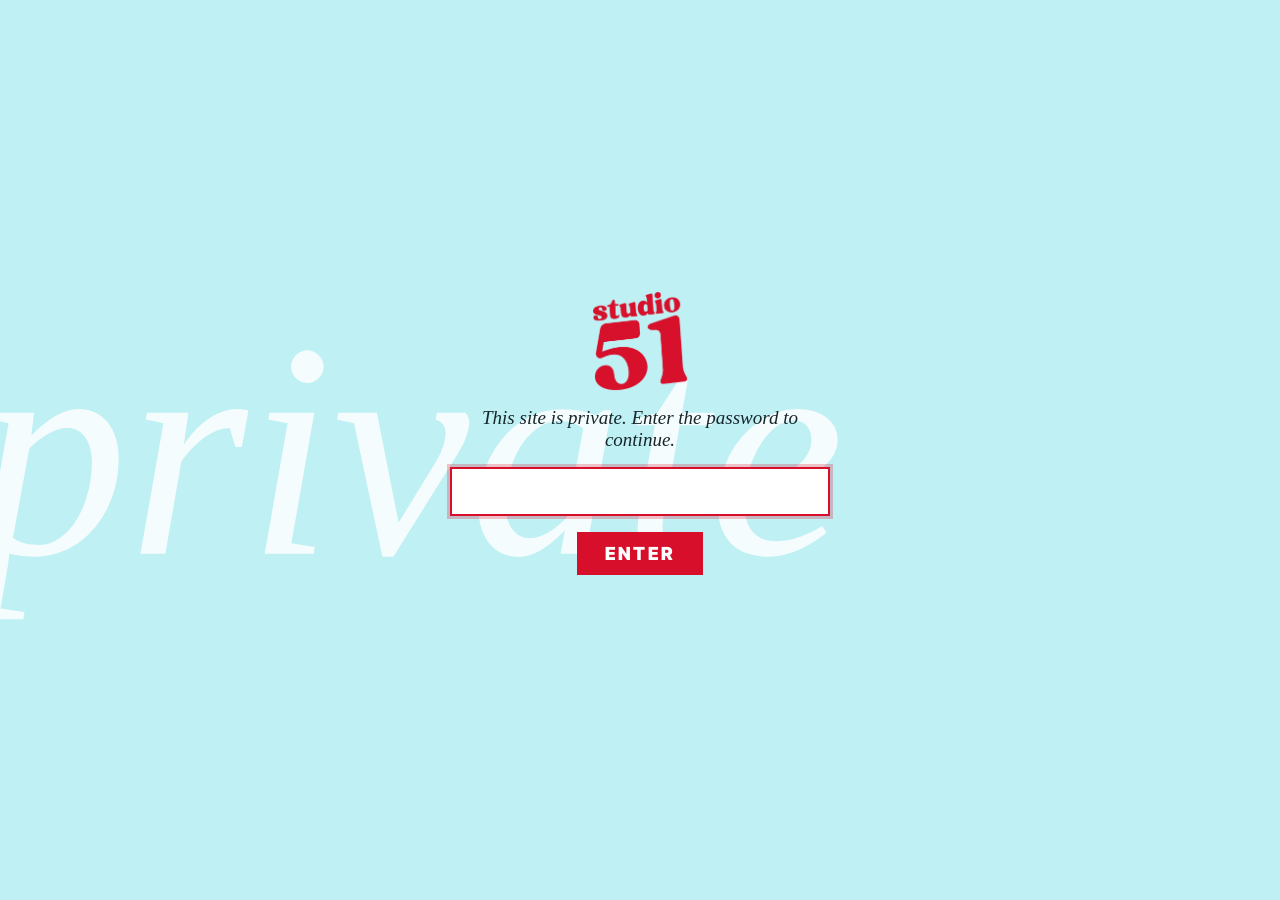
==== commit 452cd3de: "Make the site private: password screen on every page, hidden from search engines Co-Authored-By: Cla" ====
--- a/index.html
+++ b/index.html
@@ -2,6 +2,9 @@
 <html lang="en">
 <head>
 <meta charset="utf-8">
+<meta name="robots" content="noindex, nofollow">
+<script>try{if(localStorage.getItem('s51-ok')!=='1')document.documentElement.classList.add('locked')}catch(e){document.documentElement.classList.add('locked')}</script>
+
 <meta name="viewport" content="width=device-width, initial-scale=1, viewport-fit=cover">
 <meta name="description" content="STUDIO51 by Sophie Berry: marketing strategy, website design, content creation, podcast production, social management and project management. Tulsa, Oklahoma.">
 <title>STUDIO51</title>
@@ -19,7 +22,7 @@
 <link rel="preconnect" href="https://fonts.googleapis.com">
 <link rel="preconnect" href="https://fonts.gstatic.com" crossorigin>
 <link rel="stylesheet" href="https://fonts.googleapis.com/css2?family=Inter+Tight:wght@500;600;800;900&family=EB+Garamond:ital,wght@0,400;0,600;1,400&family=Pinyon+Script&family=DM+Mono&display=swap">
-<link rel="stylesheet" href="styles.css?v=45">
+<link rel="stylesheet" href="styles.css?v=46">
 </head>
 <body>
 
@@ -53,6 +56,6 @@
   <a class="ig" href="https://www.instagram.com/studio51media" target="_blank" rel="noopener" aria-label="STUDIO51 on Instagram"><svg viewBox="0 0 24 24" width="18" height="18" fill="none" stroke="currentColor" stroke-width="2" aria-hidden="true"><rect x="3" y="3" width="18" height="18" rx="5"/><circle cx="12" cy="12" r="4"/><circle cx="17.5" cy="6.5" r="1" fill="currentColor" stroke="none"/></svg></a>
 </footer>
 
-<script src="site.js?v=43"></script>
+<script src="site.js?v=46"></script>
 </body>
 </html>
--- a/styles.css
+++ b/styles.css
@@ -464,3 +464,16 @@
 @keyframes spark { from { opacity: .85; transform: translate(var(--x), var(--y)) scale(1) rotate(0); } to { opacity: 0; transform: translate(var(--x), calc(var(--y) + 10px)) scale(.3) rotate(90deg); } }
 /* phones: work title spacing matches services */
 @media (max-width: 560px) { .work-index { justify-content: flex-start; padding-top: 14vw; } .work-index .wi-title { margin-bottom: 6vw; font-size: clamp(38px, 6vw, 84px); } }
+
+/* ---------- private site: password screen ---------- */
+html.locked body > *:not(.gate) { display: none !important; }
+html.locked, html.locked body { overflow: hidden; }
+.gate { position: fixed; inset: 0; z-index: 10000; background: var(--sky); display: grid; place-items: center; padding: 6vw; overflow: hidden; }
+.gate .script-bg { top: 50%; transform: translateY(-50%); left: -2vw; font-size: 24vw; color: #fff; opacity: .85; }
+.gate form { position: relative; display: grid; gap: 16px; justify-items: center; text-align: center; width: min(100%, 380px); }
+.gate img { width: 96px; height: auto; }
+.gate p { margin: 0; font-family: var(--serif); font-style: italic; font-size: 19px; color: var(--ink); }
+.gate input { font: inherit; font-family: var(--serif); font-size: 18px; width: 100%; padding: 11px 14px; border: 2px solid var(--logo-red); border-radius: 0; background: #fff; color: var(--ink); text-align: center; }
+.gate input:focus { outline: none; box-shadow: 0 0 0 3px rgba(215, 15, 42, .25); }
+.gate button { font-family: var(--grot); font-weight: 900; font-size: 18px; letter-spacing: .12em; padding: 11px 28px; border: 0; background: var(--logo-red); color: #fff; cursor: pointer; }
+.gate .err { min-height: 1.4em; font-family: var(--mono); font-style: normal; font-size: 13px; color: var(--logo-red); }
